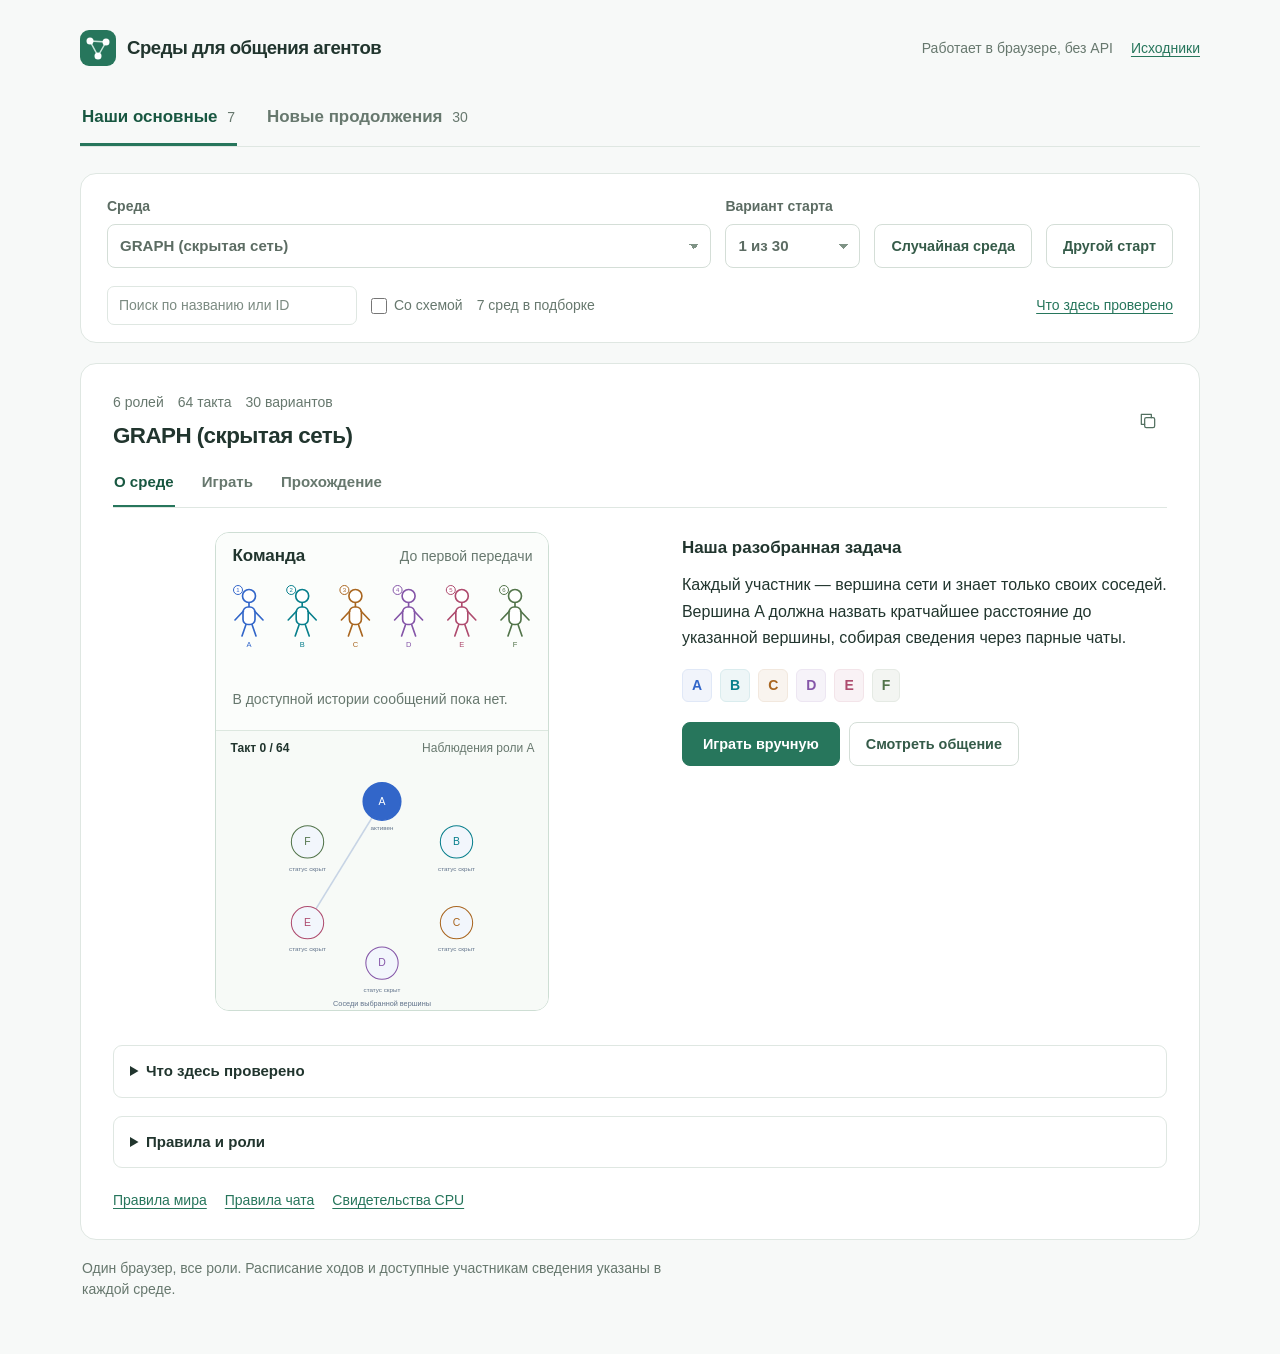
==== index.html @ b4730283 "Connect each actor to the action and object in core scenes" ====
<!doctype html>
<html lang="ru">
<head>
  <meta charset="utf-8">
  <meta name="viewport" content="width=device-width, initial-scale=1">
  <meta name="theme-color" content="#f7f9f8">
  <meta name="description" content="37 исполняемых сред для исследования общения агентов: ручная игра, роли, сообщения и проверенные CPU-прохождения.">
  <title>Среды для общения агентов</title>
  <link rel="icon" href="data:image/svg+xml,%3Csvg xmlns='http://www.w3.org/2000/svg' viewBox='0 0 40 40'%3E%3Crect width='40' height='40' rx='10' fill='%2318314e'/%3E%3Ccircle cx='13' cy='14' r='5' fill='%237da6f4'/%3E%3Ccircle cx='28' cy='14' r='5' fill='%2370c7bf'/%3E%3Ccircle cx='20' cy='28' r='5' fill='%23e6b563'/%3E%3C/svg%3E">
  <link rel="stylesheet" href="styles.css?v=actions1">
  <script defer src="engine.js"></script>
  <script defer src="scenes.js"></script>
  <script defer src="core-scenes.js"></script>
  <script defer src="e113-scene.js"></script>
  <script defer src="action-targets.js?v=actions1"></script>
  <script defer src="action-overlay.js?v=actions1"></script>
  <script defer src="communication-scene.js?v=actions1"></script>
  <script defer src="established-engine.js"></script>
  <script defer src="established-ui.js?v=actions1"></script>
  <script defer src="app.js?v=actions1"></script>
</head>
<body>
  <a class="skip" href="#workspace">К среде</a>
  <div class="page-shell">
    <header class="topbar">
      <a class="brand" href="#env=GRAPH&mode=about" aria-label="Среды для общения агентов — главная">
        <svg viewBox="0 0 36 36" aria-hidden="true"><rect width="36" height="36" rx="9" fill="#27765c"/><path d="M10 11L26 12L18 26Z" fill="none" stroke="#c8e4d9" stroke-width="1.5"/><circle cx="10" cy="11" r="3.5" fill="white"/><circle cx="26" cy="12" r="3.5" fill="white"/><circle cx="18" cy="26" r="3.5" fill="white"/></svg>
        <span>Среды для общения агентов</span>
      </a>
      <div class="header-actions"><span class="local-note">Работает в браузере, без API</span><a class="source-link" href="https://github.com/Loki239/cooperative-environments-demo" target="_blank" rel="noopener">Исходники</a></div>
    </header>
    <nav class="collection-switch" aria-label="Подборка сред">
      <button class="collection-button active" data-collection="core" aria-pressed="true">Наши основные <span>7</span></button>
      <button class="collection-button" data-collection="generated" aria-pressed="false">Новые продолжения <span>30</span></button>
    </nav>
    <section id="catalogue" class="catalogue" aria-label="Выбор среды">
      <div class="catalogue-controls">
        <label class="control-label" for="environment-select">Среда<select id="environment-select" class="select" disabled><option>Загружаем каталог…</option></select></label>
        <label class="control-label" for="start-select">Вариант старта<select id="start-select" class="select" disabled><option>1</option></select></label>
        <button id="random-environment" class="button secondary" disabled>Случайная среда</button>
        <button id="random-start" class="button secondary" disabled>Другой старт</button>
      </div>
      <div class="catalogue-options">
        <label class="search"><span class="sr-only">Найти среду</span><input id="search" type="search" placeholder="Поиск по названию или ID" aria-label="Найти среду"></label>
        <label class="checkbox-option"><input id="scene-filter" type="checkbox">Со схемой</label>
        <p id="catalogue-status" class="muted" role="status"><span id="environment-count">7</span> сред в подборке</p>
        <button class="text-button" id="about-data">Что здесь проверено</button>
      </div>
    </section>
    <main id="workspace" tabindex="-1"><div class="loading">Загружаем среду…</div></main>
    <footer class="page-footer">Один браузер, все роли. Расписание ходов и доступные участникам сведения указаны в каждой среде.</footer>
  </div>
  <div id="toast" class="toast" role="status" hidden></div>
  <dialog id="data-dialog"><button class="dialog-close button secondary" aria-label="Закрыть">Закрыть</button><h2>Что здесь проверено</h2><p>В каталоге две подборки: семь давно разобранных задач и 30 новых продолжений от 20 ноября 2026 года. Для основных задач сохранены 67 CPU-примеров разных типов и четыре архивные игры Qwen с перепиской, для новых — по 12 CPU-примеров. У каждой основной задачи указан объём проверки и его границы.</p><p>В примерах новых продолжений идеальная команда объединяет законные наблюдения всех ролей. Отправки сообщений в них не исполнялись. Проверка необходимости реального чата осталась <code>UNKNOWN</code>, модельных игр у этой серии пока нет.</p><p>Для новых продолжений и четырёх основных WorldSpec-сред работает сохранённый контракт чата: одно действие на роль за такт, сообщение занимает действие. У скрытой сети, пяти рычагов и пневмопочты сохранены их собственные расписания, описанные в карточках. Успех CPU-примера не доказывает, что в том же горизонте получится выиграть с такими сообщениями.</p><p>Вы управляете всеми ролями на одном устройстве. Это песочница для знакомства с правилами, а не сервер для независимых игроков. Полные правила и исходные варианты доступны для исследования; интерфейс выбранной роли скрывает недоступные ей поля.</p><p><a href="provenance.json" download>Скачать происхождение данных</a></p></dialog>
  <noscript><div class="noscript">Для игры и просмотра шагов нужен JavaScript. <a href="catalogue.json">Скачать список сред</a> или <a href="provenance.json">сведения о проверках</a>.</div></noscript>
</body>
</html>
---- styles.css ----
:root{color-scheme:light;font-family:-apple-system,BlinkMacSystemFont,"Segoe UI",Arial,sans-serif;font-size:16px;line-height:1.5;color:#21352e;background:#f7f9f8;--ink:#21352e;--muted:#67786e;--blue:#27765c;--teal:#27765c;--line:#dfe7e2;--paper:#f7f9f8;--white:#fff}
*,*::before,*::after{box-sizing:border-box}
[hidden]{display:none!important}body{margin:0}button,input,select,textarea{font:inherit;color:inherit}button,a,input,select,textarea{-webkit-tap-highlight-color:transparent}button,select,summary{cursor:pointer}button:disabled,select:disabled{cursor:default;opacity:.45}
:focus-visible{outline:3px solid #74a998;outline-offset:3px}a{color:var(--blue);text-underline-offset:3px}p{margin:0 0 1em;max-width:78ch}h1,h2,h3,h4{line-height:1.3;margin:0;font-weight:650}h1{font-size:1.4rem;letter-spacing:-.025em}h2{font-size:1.06rem}h3{font-size:1rem}small{font-size:.875rem}.muted{color:var(--muted)}
.sr-only{position:absolute;height:1px;width:1px;overflow:hidden;clip:rect(0,0,0,0);white-space:nowrap}.skip{position:absolute;left:12px;top:-80px;background:#fff;padding:12px;z-index:100}.skip:focus{top:8px}
.page-shell{width:min(1120px,calc(100% - 64px));margin:auto;padding:30px 0 36px}
.topbar{display:flex;align-items:center;justify-content:space-between;gap:24px;margin-bottom:30px}.brand{display:flex;align-items:center;gap:11px;color:inherit;text-decoration:none;font-size:1.16rem;font-weight:650;letter-spacing:-.025em}.brand svg{width:36px;height:36px;flex:none}.header-actions{display:flex;align-items:center;gap:18px;font-size:.875rem;color:var(--muted)}.source-link{font-size:.875rem}
.collection-switch{display:flex;gap:28px;border-bottom:1px solid var(--line);margin-bottom:26px}.collection-button{border:0;border-bottom:3px solid transparent;border-radius:0;background:none;padding:8px 2px 14px;min-height:46px;font-size:1.06rem;font-weight:550;color:var(--muted)}.collection-button.active{color:#185741;border-bottom-color:var(--blue)}.collection-button:hover{color:var(--blue)}.collection-button span{font-size:.875rem;font-weight:400;margin-left:5px;color:var(--muted)}
.catalogue{background:#fff;border:1px solid var(--line);border-radius:16px;padding:22px 26px 17px;margin-bottom:20px}.catalogue-controls{display:grid;grid-template-columns:minmax(0,1fr) 135px auto auto;gap:14px;align-items:end}.control-label{font-size:.875rem;color:#5c6c63;font-weight:550;min-width:0}.control-label>.select{display:block;margin-top:7px;width:100%}
.catalogue-options{display:flex;align-items:center;flex-wrap:wrap;gap:14px;margin-top:18px}.catalogue-options p{margin:0;font-size:.875rem}.catalogue-options>.text-button{margin-left:auto}.search{display:flex;width:250px;max-width:100%;align-items:center}.search input{width:100%;min-width:0;border:1px solid var(--line);border-radius:7px;background:#fff;padding:8px 11px;font-size:.875rem;min-height:38px}.search input::placeholder{color:#7c8b82}.checkbox-option{display:inline-flex;align-items:center;gap:7px;color:var(--muted);font-size:.875rem;white-space:nowrap}.checkbox-option input{width:16px;height:16px;accent-color:var(--blue);margin:0}.text-button{border:0;background:none;padding:0;font-size:.875rem;color:var(--blue);text-decoration:underline;text-underline-offset:3px}
#workspace{min-width:0;background:#fff;border:1px solid var(--line);border-radius:16px;padding:28px 32px;scroll-margin-top:20px}.page-footer{font-size:.875rem;color:var(--muted);padding:18px 2px;max-width:80ch}.loading,.error-view{padding:28px 0;color:var(--muted)}.error-view h2{margin-bottom:12px;color:var(--ink)}
.env-heading{display:flex;justify-content:space-between;align-items:center;gap:18px}.env-kicker{display:flex;gap:14px;flex-wrap:wrap;color:var(--muted);font-size:.875rem;margin-bottom:8px}.heading-buttons{flex-shrink:0}.icon-button{display:inline-grid;place-items:center;min-width:38px;min-height:38px;padding:8px;border:1px solid var(--line);border-radius:8px;background:#fff;color:#527060;font-size:1rem}.heading-buttons .icon-button{border:0}.icon-button svg{width:20px;height:20px;fill:none;stroke:currentColor;stroke-width:1.5;stroke-linejoin:round;stroke-linecap:round}
.tabs{display:flex;gap:26px;border-bottom:1px solid var(--line);margin:20px 0 24px}.tab{background:none;border:0;padding:0 1px 12px;border-bottom:2px solid transparent;color:var(--muted);font-size:.94rem;font-weight:550}.tab.active{color:#185741;border-bottom-color:var(--blue)}
.button{border-radius:8px;padding:10px 16px;font-weight:570;line-height:1.4;font-size:.9rem;display:inline-flex;align-items:center;justify-content:center;gap:8px;min-height:44px;text-decoration:none;border:1px solid #d4ded7;background:#fff;color:#355b49}.button:hover:not(:disabled),.icon-button:hover:not(:disabled){background:#f0f6f2;border-color:#acc7b6}.button.primary{background:var(--blue);border-color:var(--blue);color:#fff;padding-inline:20px}.button.primary:hover:not(:disabled){background:#185741}.button.quiet{background:#edf5f0;color:#185741;border-color:#d7e7dd}.button-row{display:flex;flex-wrap:wrap;gap:9px;margin-top:20px}.catalogue-controls>.button{white-space:nowrap}
.select{background-color:#fff;border:1px solid #d4ded7;border-radius:8px;min-height:44px;padding:9px 34px 9px 12px;appearance:none;-webkit-appearance:none;background-image:linear-gradient(45deg,transparent 50%,#7f9386 50%),linear-gradient(135deg,#7f9386 50%,transparent 50%);background-position:right 16px center,right 11px center;background-size:5px 5px;background-repeat:no-repeat;max-width:100%;min-width:0;font-size:.94rem}
.overview{display:grid;grid-template-columns:minmax(0,1fr) minmax(0,.9fr);gap:30px;align-items:start}.overview-copy{padding:5px 0}.overview-copy h2{margin-bottom:13px}.overview-copy p{line-height:1.65}.roles{display:flex;flex-wrap:wrap;gap:8px;margin:18px 0}.role-tag{border-radius:6px;padding:5px 9px;background:color-mix(in srgb,var(--role) 7%,white);color:var(--role);font-size:.875rem;border:1px solid color-mix(in srgb,var(--role) 15%,white);font-weight:600}
.scene-wrap{background:#fff;border:1px solid var(--line);border-radius:12px;overflow:hidden;position:relative;min-width:0}.scene-wrap svg{display:block;width:100%;aspect-ratio:1.24;max-height:370px}.scene-caption{font-size:.875rem;color:var(--muted);padding:12px 16px;border-top:1px solid #eef2ef}.scene-ribbon{display:flex;align-items:center;justify-content:space-between;gap:10px;padding:14px 16px 0;color:var(--muted);font-size:.875rem}.scene-ribbon .round{font-weight:600;color:var(--ink)}.public-scene{padding:22px 18px}.public-scene>p{font-size:.875rem;margin:9px 0 16px}.public-scene .facts-scroll{max-height:280px}.public-scene .roles{margin-bottom:0}
.evidence-note{margin-top:22px;padding:14px 17px;border-left:3px solid #8db5a3;background:#f2f7f4;font-size:.875rem}.evidence-note strong{display:block;margin-bottom:5px}.evidence-note p:last-child{margin:0;color:#536b5e}.details{margin-top:18px;background:#fff;border:1px solid var(--line);border-radius:9px}.details summary{padding:14px 16px;cursor:pointer;font-weight:550;font-size:.94rem}.details-body{padding:0 16px 18px;color:#3c5547;font-size:.94rem}.details-body p:last-child{margin-bottom:0}.core-passport .facts{margin:12px 0 18px}.downloads{display:flex;gap:18px;flex-wrap:wrap;margin-top:22px;font-size:.875rem}.details-body .downloads{margin-top:14px}
.work-toolbar{display:flex;align-items:center;justify-content:space-between;gap:14px;flex-wrap:wrap;margin-bottom:17px}.mode-note,.replay-notice{font-size:.875rem;color:var(--muted)}.replay-notice{margin:0 0 17px}.play-grid{display:grid;grid-template-columns:minmax(0,1fr) minmax(0,.95fr);gap:24px;align-items:start}.panel{background:#fff;border:1px solid var(--line);border-radius:12px;padding:20px;min-width:0}.panel h3{margin-bottom:14px}.role-switcher{display:flex;flex-wrap:wrap;gap:7px;margin:0 0 20px}.role-button{background:#f7f9f8;border:1px solid transparent;border-radius:7px;padding:8px 11px;color:var(--muted);font-size:.875rem}.role-button.active{background:color-mix(in srgb,var(--role) 8%,white);border-color:var(--role);color:var(--role);font-weight:600}.section-head{display:flex;align-items:center;justify-content:space-between;gap:10px;margin:16px 0 10px}.section-head h3{margin:0}.section-head small{color:var(--muted)}
.facts{margin:0;display:grid;gap:0}.fact{display:flex;gap:12px;align-items:baseline;justify-content:space-between;padding:8px 0;border-bottom:1px solid #eef2ef;font-size:.875rem}.fact:last-child{border-bottom:0}.fact dt{color:var(--muted);max-width:58%;overflow-wrap:anywhere}.fact dd{margin:0;font-weight:550;text-align:right;overflow-wrap:anywhere}.private-facts{border-left:3px solid var(--role,var(--teal));padding-left:12px}.facts-scroll{max-height:245px;overflow:auto;scrollbar-width:thin}
.action-form fieldset{min-width:0;border:0;padding:0;margin:0}.action-form label{display:block;font-size:.875rem;color:var(--muted);margin:13px 0 6px}.action-form .select{width:100%}.action-id{font-family:ui-monospace,monospace;font-size:.8rem;color:var(--muted);overflow-wrap:anywhere;margin-top:7px}.parameters{display:grid;grid-template-columns:repeat(auto-fit,minmax(120px,1fr));gap:10px}.parameters label{margin-top:10px}.message-input{display:block;width:100%;min-height:88px;border:1px solid #d4ded7;border-radius:8px;padding:10px;resize:vertical;background:#fff}.draft-summary{margin-top:18px;padding:12px 14px;border-radius:8px;background:var(--paper);font-size:.875rem}.commit-area{border-top:1px solid var(--line);margin-top:20px;padding-top:16px;display:flex;gap:12px;align-items:center;justify-content:space-between}.commit-area small{color:var(--muted);max-width:180px}
.turn-result{padding:14px 17px;margin-bottom:16px;border:1px solid #d3e1d9;border-radius:9px;background:#f0f6f2;font-size:.94rem}.turn-result.success{background:#e9f5ef;color:#1f6650;border-color:#b8dbcb}.turn-result.failure{background:#fff0ec;color:#9b402f;border-color:#efc9c1}.chat-panel{margin-top:18px}.chat-list{max-height:235px;overflow:auto;display:grid;gap:10px}.chat-message{font-size:.875rem;background:#f3f7f5;border-radius:8px;padding:11px 13px;overflow-wrap:anywhere;white-space:pre-wrap}.chat-message header{font-size:.8125rem;margin-bottom:5px;color:var(--muted);display:flex;justify-content:space-between;gap:10px}.chat-message p{margin:0}.empty{font-size:.875rem;color:var(--muted);padding:9px 0}.observer{display:flex;align-items:center;gap:9px;font-size:.875rem;color:var(--muted);margin:15px 2px}.observer input{width:17px;height:17px;accent-color:var(--blue)}.observer-warning{font-size:.875rem;color:#855d2a;background:#fff6e7;padding:10px 13px;border-radius:7px;margin-bottom:13px}
.replay-controls{display:flex;align-items:center;gap:9px;padding:14px 16px;border:1px solid var(--line);border-top:0;border-radius:0 0 10px 10px}.replay-controls input{min-width:25px;flex:1;accent-color:var(--blue)}.step-count{white-space:nowrap;font-size:.875rem;color:var(--muted);min-width:49px;text-align:right}.action-list{display:grid;gap:12px}.recorded-action{display:flex;gap:10px;align-items:flex-start;font-size:.9rem}.recorded-action .role-dot{width:9px;height:9px;border-radius:50%;margin-top:7px;flex:none;background:var(--role)}.recorded-action strong{display:block;font-size:.875rem;color:var(--role);margin-bottom:3px}.replay-panel .details{margin-top:15px}.replay-controls+.turn-result{margin-top:16px}.rule-code{font:inherit;font-size:.875rem;white-space:pre-wrap;overflow-wrap:anywhere;background:var(--paper);padding:12px;border-radius:7px;color:#3c5547;line-height:1.6}.rule-code+.rule-code{margin-top:8px}.history-list{margin:0;padding-left:20px;font-size:.875rem;color:var(--muted)}.history-list li{margin:7px 0}.top-action-title{margin-bottom:13px}.role-function{font-size:.875rem;color:var(--muted)}
.toast{position:fixed;bottom:22px;left:50%;transform:translateX(-50%);padding:12px 20px;background:#21352e;color:#fff;border-radius:9px;z-index:30;max-width:calc(100vw - 30px);font-size:.94rem}dialog{border:1px solid var(--line);border-radius:16px;max-width:650px;width:calc(100vw - 32px);padding:28px;color:var(--ink);line-height:1.65}dialog::backdrop{background:#21352e66}dialog h2{margin:12px 0 20px}dialog p{font-size:.94rem}.dialog-close{float:right}.noscript{padding:30px}
@media(max-width:1000px){.catalogue-controls{grid-template-columns:minmax(0,1fr) 130px auto}.catalogue-controls>#random-start{grid-column:3}.catalogue-controls>.control-label:first-child{grid-row:span 2;align-self:start}.catalogue-controls>.control-label:nth-child(2){grid-row:span 2;align-self:start}.local-note{display:none}.catalogue-options>.text-button{margin-left:0}}
@media(max-width:800px){.page-shell{width:calc(100% - 36px);padding-top:22px}.overview,.play-grid{grid-template-columns:1fr}.scene-wrap svg{max-height:350px}.overview-copy{padding:0}.overview{gap:22px}.catalogue{padding:20px}.catalogue-controls{grid-template-columns:minmax(0,1fr) 130px}.catalogue-controls>.control-label:first-child,.catalogue-controls>.control-label:nth-child(2){grid-row:auto}.catalogue-controls>#random-start{grid-column:auto}.catalogue-controls>.button{justify-self:start}#workspace{padding:24px}.commit-area{flex-wrap:wrap}.commit-area small{max-width:none}}
@media(max-width:520px){.page-shell{width:calc(100% - 28px);padding-top:18px}.topbar{align-items:start;gap:12px;margin-bottom:22px}.brand{font-size:1rem;gap:9px;max-width:255px}.brand svg{width:32px;height:32px}.header-actions{padding-top:7px}.source-link{font-size:.8125rem}.collection-switch{gap:22px;margin-bottom:20px}.collection-button{font-size:.94rem;text-align:left;line-height:1.35}.collection-button span{display:none}.catalogue{padding:18px}.catalogue-controls{grid-template-columns:1fr 1fr;gap:12px}.catalogue-controls>.control-label:first-child{grid-column:1 / -1}.catalogue-controls>.control-label:nth-child(2){grid-column:1 / -1}.catalogue-controls>.button{font-size:.875rem;width:100%;padding:9px 8px;white-space:normal}.catalogue-options{gap:12px}.search{width:100%}.catalogue-options p{font-size:.8125rem}#workspace{padding:20px 16px}h1{font-size:1.22rem}.env-kicker{font-size:.8125rem;gap:10px}.env-heading{gap:12px}.tabs{gap:22px}.tab{font-size:.875rem}.panel{padding:16px}.scene-ribbon{font-size:.8125rem;padding:12px 12px 0;align-items:start}.scene-caption{padding:12px}.scene-wrap svg{max-height:320px}.work-toolbar .button-row{width:100%}.button-row>.button{flex-grow:1}.replay-controls{padding:12px 8px;gap:6px}.replay-controls .button{padding:8px 10px;min-height:38px}.replay-controls .icon-button{min-width:32px;width:32px;min-height:38px;padding:6px}.replay-controls input{width:20px}.step-count{font-size:.8125rem;min-width:42px}.fact{font-size:.875rem}.downloads{gap:12px 18px}.scene-caption,.replay-notice,.mode-note{font-size:.875rem}}
@media(prefers-reduced-motion:reduce){html{scroll-behavior:auto}}
/* Mechanism animations retain the supplied role's information boundary. */
.scene-wrap svg.mechanism-scene{aspect-ratio:640/375;max-height:none;background:#fbfdfc}
.scene-instruments{display:grid;grid-template-columns:repeat(2,minmax(0,1fr));gap:10px;padding:14px;border-top:1px solid var(--line)}
.scene-instrument{min-width:0;border-left:3px solid var(--role);padding:7px 10px;background:color-mix(in srgb,var(--role) 4%,white);border-radius:0 6px 6px 0}
.scene-instrument h4{font-size:.875rem;color:var(--role)}.instrument-job{font-size:.8125rem;color:var(--muted);margin:4px 0 8px}.instrument-reading{font-size:.875rem;margin-top:7px;overflow-wrap:anywhere}.instrument-reading span{display:block;color:var(--muted)}.instrument-reading strong{font-weight:550;display:block}.scene-action{padding:11px 14px;margin:0;font-size:.875rem;background:#f0f6f2;border-top:1px solid var(--line);color:#355b49}.scene-instrument.is-active{box-shadow:inset 0 0 0 1px color-mix(in srgb,var(--role) 24%,transparent)}
@media(max-width:520px){.scene-instruments{padding:10px;gap:9px}.scene-instrument{padding:6px 8px}.instrument-job{font-size:.8125rem}}

.play-grid>div>.replay-controls:has(+.scene-wrap){border:1px solid var(--line);border-radius:9px;margin-bottom:12px}

/* Recorded messages share one visual language across native schedules. */
.communication-scene{background:#fff;border:1px solid var(--line,#dce4e1);border-radius:14px;padding:18px;margin:14px 0;overflow:hidden}
.communication-scene h3{margin:0;font-size:17px}.communication-scene svg{display:block;width:100%;max-width:600px;margin:auto}
.comm-status{font-size:12px;color:#64746e;line-height:1.5;margin:0 0 12px}.comm-events{display:grid;gap:9px}
.comm-event{border:1px solid #e2e8e5;border-radius:10px;overflow:hidden;background:#fafcfb}
.comm-select{border:0;border-bottom:1px solid #e2e8e5;background:#f3f6f4;padding:9px 12px;width:100%;text-align:left;font-family:inherit;font-weight:600;font-size:13px;line-height:1.5;color:#284c41;cursor:pointer}
.comm-select span{display:block;font-size:11px;font-weight:400;color:#64746e}.comm-select.active{background:#e5f2eb;box-shadow:inset 3px 0 #27765c}
.comm-event p{font-size:13px;line-height:1.5;margin:10px 12px;white-space:pre-wrap;overflow-wrap:anywhere}.comm-event details{margin:8px 12px;font-size:12px}.comm-event details p{margin:8px 0}
.comm-moving{offset-path:var(--route);offset-rotate:0deg;animation:comm-flight 950ms ease-in-out both;transform:none}
@keyframes comm-flight{from{offset-distance:0%}to{offset-distance:100%}}
.replay-source{display:flex;align-items:center;gap:12px;margin:12px 0;flex-wrap:wrap}.replay-source select{flex:1;min-width:220px}.replay-source label{font-size:13px;color:#587066}
@media(prefers-reduced-motion:reduce){.comm-moving{animation:none;offset-distance:100%}}
@media(max-width:520px){.communication-scene{padding:12px}.comm-event p{font-size:13px}.replay-source select{min-width:0;width:100%;flex-basis:100%}}

.scene-observations>summary{padding:12px 16px;cursor:pointer;color:#526c62;font-size:13px}.comm-event:not(:has(.comm-select.active))>p,.comm-event:not(:has(.comm-select.active))>details{display:none}.comm-summary{font-weight:600;color:#284c41}
.play-grid .replay-controls{position:sticky;top:8px;z-index:3;background:#fff;box-shadow:0 2px 8px #18314e0a}

/* The team and the shared task form one foreground scene. */
.team-layout{grid-template-columns:minmax(0,1.55fr) minmax(260px,.8fr);gap:22px}
.team-stage{max-width:720px;margin:0 auto 16px;background:#fff;border:1px solid #ceded4;border-radius:14px;overflow:hidden}
.team-stage .communication-scene{border:0;border-radius:0;margin:0;padding:12px 16px;background:#fbfdfb}
.team-stage .communication-scene .section-head{margin:0 0 2px}.team-stage .communication-scene svg{max-width:640px;max-height:195px}
.team-stage .scene-wrap{border:0;border-top:1px solid #dce7df;border-radius:0;background:#f7faf7}
.team-stage .scene-wrap>svg,.team-stage .scene-wrap svg.mechanism-scene,.team-stage .e113-scene svg.e113-map{width:100%;height:245px;max-height:245px;aspect-ratio:auto}
.team-stage .scene-caption,.team-stage .e113-location-note{display:none}
.team-stage .scene-ribbon{padding:8px 14px;font-size:12px}.team-stage .scene-action,.team-stage .e113-action{font-size:12px;margin:0;padding:8px 14px;line-height:1.5;display:-webkit-box;-webkit-line-clamp:2;-webkit-box-orient:vertical;overflow:hidden}
.team-stage .e113-cargo-key{display:flex;flex-wrap:wrap;padding:6px 12px;gap:4px 16px;font-size:12px}.team-stage .e113-cargo-key span{font-size:12px}
.team-stage .scene-observations>summary,.team-stage .e113-reading-details>summary{font-size:12px;padding:8px 14px}
.team-stage .comm-events{display:flex;flex-wrap:wrap;gap:5px}.team-stage .comm-event{display:contents}.team-stage .comm-select{width:auto;padding:5px 8px;font-size:12px;border:1px solid #d5e3d9;border-radius:7px;order:0}.team-stage .comm-select span{display:none}
.team-stage .comm-event>p,.team-stage .comm-event>details{flex-basis:100%;order:1;margin:2px 0;font-size:13px}.team-stage .comm-preview{display:-webkit-box;-webkit-line-clamp:3;-webkit-box-orient:vertical;overflow:hidden;line-height:1.5;white-space:pre-wrap}
.team-stage .comm-event:not(:has(.comm-select.active))>p,.team-stage .comm-event:not(:has(.comm-select.active))>details{display:none}
.team-stage .comm-event details{font-size:11px;color:#64746e}.team-stage .comm-event details p{font-size:13px;color:#284c41}
.team-stage .empty{margin:0;padding:5px 0 8px}.team-layout .replay-controls{border:1px solid #d8e4dc;border-radius:10px;margin-bottom:8px;flex-wrap:wrap;scroll-margin-top:8px;padding:10px}
.next-message{font-size:12px;padding:8px 10px}.team-layout>.panel{font-size:13px}
.team-layout .comm-moving{animation-duration:1500ms}
@media(max-width:1000px){.team-layout{grid-template-columns:minmax(0,1fr)}.team-layout>.panel{max-width:720px;width:100%;margin:auto}.team-stage{width:100%}}
@media(max-width:520px){.team-stage .communication-scene{padding:10px}.team-stage .communication-scene svg{height:155px;max-height:155px}.team-stage .scene-wrap>svg,.team-stage .scene-wrap svg.mechanism-scene,.team-stage .e113-scene svg.e113-map{height:220px;max-height:220px}.team-stage .comm-select{font-size:11px}.team-layout .next-message{flex-basis:100%}.team-layout .replay-controls{top:4px}.team-stage .comm-preview{font-size:12px}}
.team-context{padding:7px 14px;background:#edf5ef;color:#426352;font-size:11px;border-bottom:1px solid #dae7de}
.team-layout .team-stage .scene-observations,.team-layout .team-stage .e113-reading-details{display:none}
/* Physical action links use solid strokes; envelopes remain communication only. */
.team-stage{position:relative}
.team-stage .communication-scene svg{height:auto;max-height:none}
.action-overlay{position:absolute;inset:0;width:100%;height:100%;pointer-events:none;z-index:2}
.action-key{font-size:11px;color:#687e71;margin:4px 0 10px;line-height:1.45}
.has-physical-action{cursor:pointer}.person-action text{font-weight:550}.person-action.selected-action text{font-weight:750;text-decoration:underline;text-underline-offset:3px}.team-person.selected-action{stroke-width:4}
[data-action-actor]:focus{outline:none;filter:drop-shadow(0 0 2px #456b48)}
.action-explanation{display:flex;gap:8px;align-items:center;padding:9px 16px;color:var(--role);background:#f5f9f6;border-top:1px solid #dbe7de;font-size:12px;line-height:1.45}
.action-role-number{border:1.5px solid var(--role);border-radius:50%;width:21px;height:21px;display:grid;place-items:center;flex:none;background:#fff;font-weight:650}
@media(max-width:520px){.team-stage .communication-scene svg{height:auto;max-height:none}.action-key{font-size:10px}.action-explanation{font-size:11px;padding:8px 12px}}
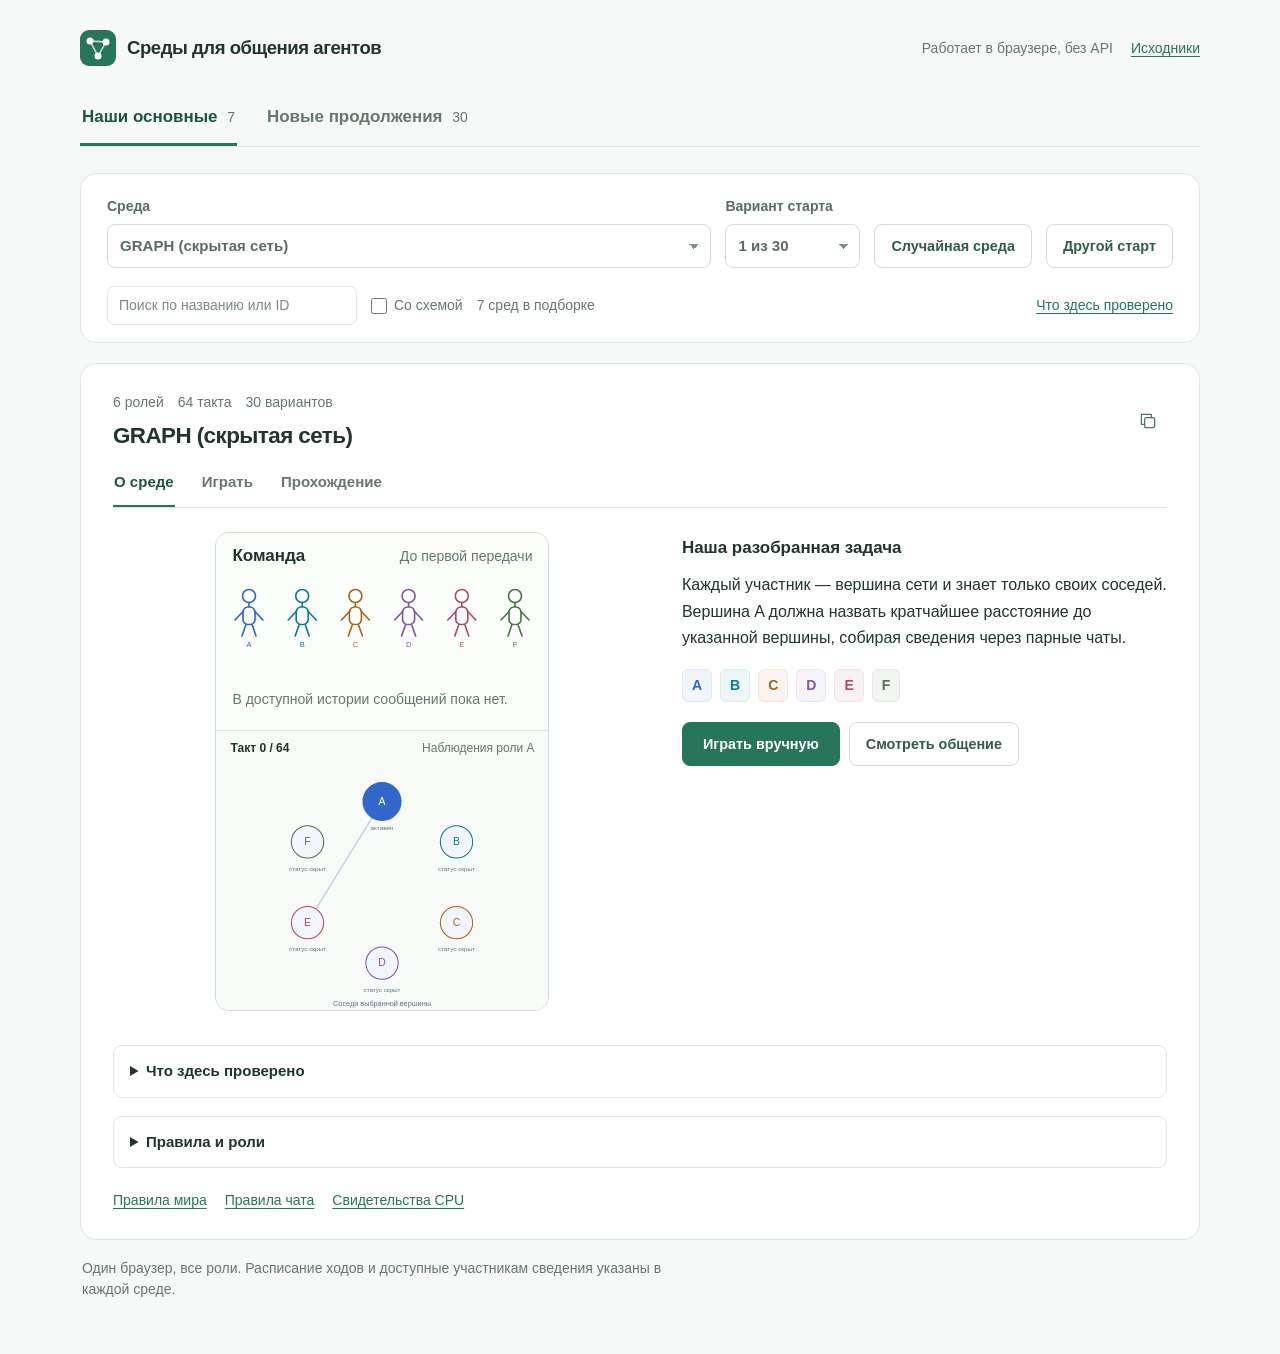
==== commit c83fed12: "Remove role number badges from people and objects" ====
--- a/index.html
+++ b/index.html
@@ -7,17 +7,17 @@
   <meta name="description" content="37 исполняемых сред для исследования общения агентов: ручная игра, роли, сообщения и проверенные CPU-прохождения.">
   <title>Среды для общения агентов</title>
   <link rel="icon" href="data:image/svg+xml,%3Csvg xmlns='http://www.w3.org/2000/svg' viewBox='0 0 40 40'%3E%3Crect width='40' height='40' rx='10' fill='%2318314e'/%3E%3Ccircle cx='13' cy='14' r='5' fill='%237da6f4'/%3E%3Ccircle cx='28' cy='14' r='5' fill='%2370c7bf'/%3E%3Ccircle cx='20' cy='28' r='5' fill='%23e6b563'/%3E%3C/svg%3E">
-  <link rel="stylesheet" href="styles.css?v=actions1">
+  <link rel="stylesheet" href="styles.css?v=colors2">
   <script defer src="engine.js"></script>
   <script defer src="scenes.js"></script>
   <script defer src="core-scenes.js"></script>
   <script defer src="e113-scene.js"></script>
-  <script defer src="action-targets.js?v=actions1"></script>
-  <script defer src="action-overlay.js?v=actions1"></script>
-  <script defer src="communication-scene.js?v=actions1"></script>
+  <script defer src="action-targets.js?v=colors2"></script>
+  <script defer src="action-overlay.js?v=colors2"></script>
+  <script defer src="communication-scene.js?v=colors2"></script>
   <script defer src="established-engine.js"></script>
-  <script defer src="established-ui.js?v=actions1"></script>
-  <script defer src="app.js?v=actions1"></script>
+  <script defer src="established-ui.js?v=colors2"></script>
+  <script defer src="app.js?v=colors2"></script>
 </head>
 <body>
   <a class="skip" href="#workspace">К среде</a>
--- a/styles.css
+++ b/styles.css
@@ -74,7 +74,7 @@
 @media(max-width:520px){.team-stage .communication-scene{padding:10px}.team-stage .communication-scene svg{height:155px;max-height:155px}.team-stage .scene-wrap>svg,.team-stage .scene-wrap svg.mechanism-scene,.team-stage .e113-scene svg.e113-map{height:220px;max-height:220px}.team-stage .comm-select{font-size:11px}.team-layout .next-message{flex-basis:100%}.team-layout .replay-controls{top:4px}.team-stage .comm-preview{font-size:12px}}
 .team-context{padding:7px 14px;background:#edf5ef;color:#426352;font-size:11px;border-bottom:1px solid #dae7de}
 .team-layout .team-stage .scene-observations,.team-layout .team-stage .e113-reading-details{display:none}
-/* Physical action links use solid strokes; envelopes remain communication only. */
+/* Physical objects use role colors; envelopes remain communication only. */
 .team-stage{position:relative}
 .team-stage .communication-scene svg{height:auto;max-height:none}
 .action-overlay{position:absolute;inset:0;width:100%;height:100%;pointer-events:none;z-index:2}
@@ -82,5 +82,4 @@
 .has-physical-action{cursor:pointer}.person-action text{font-weight:550}.person-action.selected-action text{font-weight:750;text-decoration:underline;text-underline-offset:3px}.team-person.selected-action{stroke-width:4}
 [data-action-actor]:focus{outline:none;filter:drop-shadow(0 0 2px #456b48)}
 .action-explanation{display:flex;gap:8px;align-items:center;padding:9px 16px;color:var(--role);background:#f5f9f6;border-top:1px solid #dbe7de;font-size:12px;line-height:1.45}
-.action-role-number{border:1.5px solid var(--role);border-radius:50%;width:21px;height:21px;display:grid;place-items:center;flex:none;background:#fff;font-weight:650}
 @media(max-width:520px){.team-stage .communication-scene svg{height:auto;max-height:none}.action-key{font-size:10px}.action-explanation{font-size:11px;padding:8px 12px}}
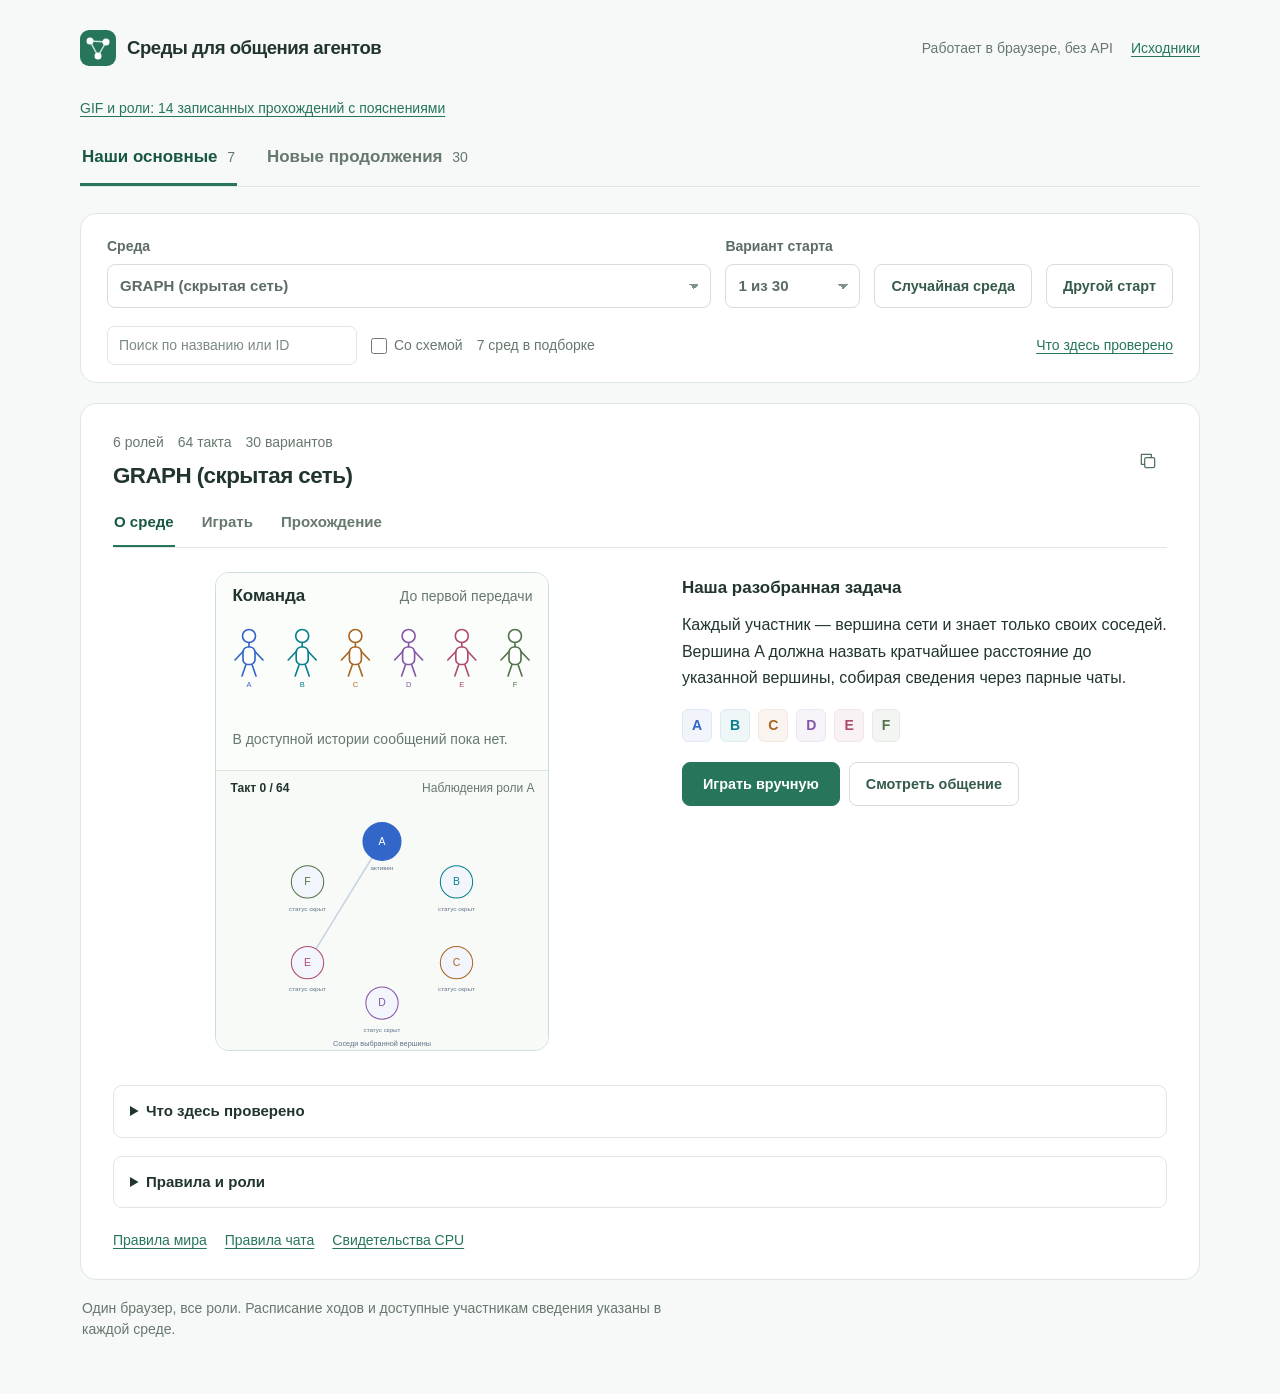
==== commit f9c8c868: "Publish public GIF gallery with role captions" ====
--- a/index.html
+++ b/index.html
@@ -7,17 +7,19 @@
   <meta name="description" content="37 исполняемых сред для исследования общения агентов: ручная игра, роли, сообщения и проверенные CPU-прохождения.">
   <title>Среды для общения агентов</title>
   <link rel="icon" href="data:image/svg+xml,%3Csvg xmlns='http://www.w3.org/2000/svg' viewBox='0 0 40 40'%3E%3Crect width='40' height='40' rx='10' fill='%2318314e'/%3E%3Ccircle cx='13' cy='14' r='5' fill='%237da6f4'/%3E%3Ccircle cx='28' cy='14' r='5' fill='%2370c7bf'/%3E%3Ccircle cx='20' cy='28' r='5' fill='%23e6b563'/%3E%3C/svg%3E">
-  <link rel="stylesheet" href="styles.css?v=colors2">
+  <link rel="stylesheet" href="styles.css?v=fullchat1">
   <script defer src="engine.js"></script>
-  <script defer src="scenes.js"></script>
+  <script defer src="scenes.js?v=fullchat1"></script>
   <script defer src="core-scenes.js"></script>
   <script defer src="e113-scene.js"></script>
-  <script defer src="action-targets.js?v=colors2"></script>
-  <script defer src="action-overlay.js?v=colors2"></script>
-  <script defer src="communication-scene.js?v=colors2"></script>
+  <script defer src="catalogue-scenes.js?v=fullchat1"></script>
+  <script defer src="legacy-action-targets.js?v=fullchat1"></script>
+  <script defer src="action-targets.js?v=fullchat1"></script>
+  <script defer src="action-overlay.js?v=fullchat1"></script>
+  <script defer src="communication-scene.js?v=fullchat1"></script>
   <script defer src="established-engine.js"></script>
-  <script defer src="established-ui.js?v=colors2"></script>
-  <script defer src="app.js?v=colors2"></script>
+  <script defer src="established-ui.js?v=fullchat1"></script>
+  <script defer src="app.js?v=fullchat1"></script>
 </head>
 <body>
   <a class="skip" href="#workspace">К среде</a>
@@ -29,6 +31,7 @@
       </a>
       <div class="header-actions"><span class="local-note">Работает в браузере, без API</span><a class="source-link" href="https://github.com/Loki239/cooperative-environments-demo" target="_blank" rel="noopener">Исходники</a></div>
     </header>
+    <p><a class="source-link" href="gifs/">GIF и роли: 14 записанных прохождений с пояснениями</a></p>
     <nav class="collection-switch" aria-label="Подборка сред">
       <button class="collection-button active" data-collection="core" aria-pressed="true">Наши основные <span>7</span></button>
       <button class="collection-button" data-collection="generated" aria-pressed="false">Новые продолжения <span>30</span></button>
@@ -51,7 +54,7 @@
     <footer class="page-footer">Один браузер, все роли. Расписание ходов и доступные участникам сведения указаны в каждой среде.</footer>
   </div>
   <div id="toast" class="toast" role="status" hidden></div>
-  <dialog id="data-dialog"><button class="dialog-close button secondary" aria-label="Закрыть">Закрыть</button><h2>Что здесь проверено</h2><p>В каталоге две подборки: семь давно разобранных задач и 30 новых продолжений от 20 ноября 2026 года. Для основных задач сохранены 67 CPU-примеров разных типов и четыре архивные игры Qwen с перепиской, для новых — по 12 CPU-примеров. У каждой основной задачи указан объём проверки и его границы.</p><p>В примерах новых продолжений идеальная команда объединяет законные наблюдения всех ролей. Отправки сообщений в них не исполнялись. Проверка необходимости реального чата осталась <code>UNKNOWN</code>, модельных игр у этой серии пока нет.</p><p>Для новых продолжений и четырёх основных WorldSpec-сред работает сохранённый контракт чата: одно действие на роль за такт, сообщение занимает действие. У скрытой сети, пяти рычагов и пневмопочты сохранены их собственные расписания, описанные в карточках. Успех CPU-примера не доказывает, что в том же горизонте получится выиграть с такими сообщениями.</p><p>Вы управляете всеми ролями на одном устройстве. Это песочница для знакомства с правилами, а не сервер для независимых игроков. Полные правила и исходные варианты доступны для исследования; интерфейс выбранной роли скрывает недоступные ей поля.</p><p><a href="provenance.json" download>Скачать происхождение данных</a></p></dialog>
+  <dialog id="data-dialog"><button class="dialog-close button secondary" aria-label="Закрыть">Закрыть</button><h2>Что здесь проверено</h2><p>В каталоге две подборки: семь давно разобранных задач и 30 новых продолжений от 20 ноября 2026 года. Для основных задач сохранены 67 CPU-примеров разных типов и четыре архивные игры Qwen с перепиской, для новых — по 12 CPU-примеров. У каждой основной задачи указан объём проверки и его границы.</p><p>В примерах новых продолжений идеальная команда объединяет законные наблюдения всех ролей. В полных физических планах отправки не исполнялись. Для каждого старта отдельно добавлен постановочный сценарий с реальной доставкой перед связанными действиями: 257 записей доходят до цели в исходном лимите, 103 показывают длинную часть с явно отмеченной остановкой. Это иллюстрации на готовых планах, а не прогоны модели или доказанные локальные стратегии. Проверка необходимости реального чата осталась <code>UNKNOWN</code>, модельных игр у этой серии пока нет.</p><p>Для новых продолжений и четырёх основных WorldSpec-сред работает сохранённый контракт чата: одно действие на роль за такт, сообщение занимает действие. У скрытой сети, пяти рычагов и пневмопочты сохранены их собственные расписания, описанные в карточках. Успех CPU-примера не доказывает, что в том же горизонте получится выиграть с такими сообщениями.</p><p>Вы управляете всеми ролями на одном устройстве. Это песочница для знакомства с правилами, а не сервер для независимых игроков. Полные правила и исходные варианты доступны для исследования; интерфейс выбранной роли скрывает недоступные ей поля.</p><p><a href="provenance.json" download>Скачать происхождение данных</a></p></dialog>
   <noscript><div class="noscript">Для игры и просмотра шагов нужен JavaScript. <a href="catalogue.json">Скачать список сред</a> или <a href="provenance.json">сведения о проверках</a>.</div></noscript>
 </body>
 </html>
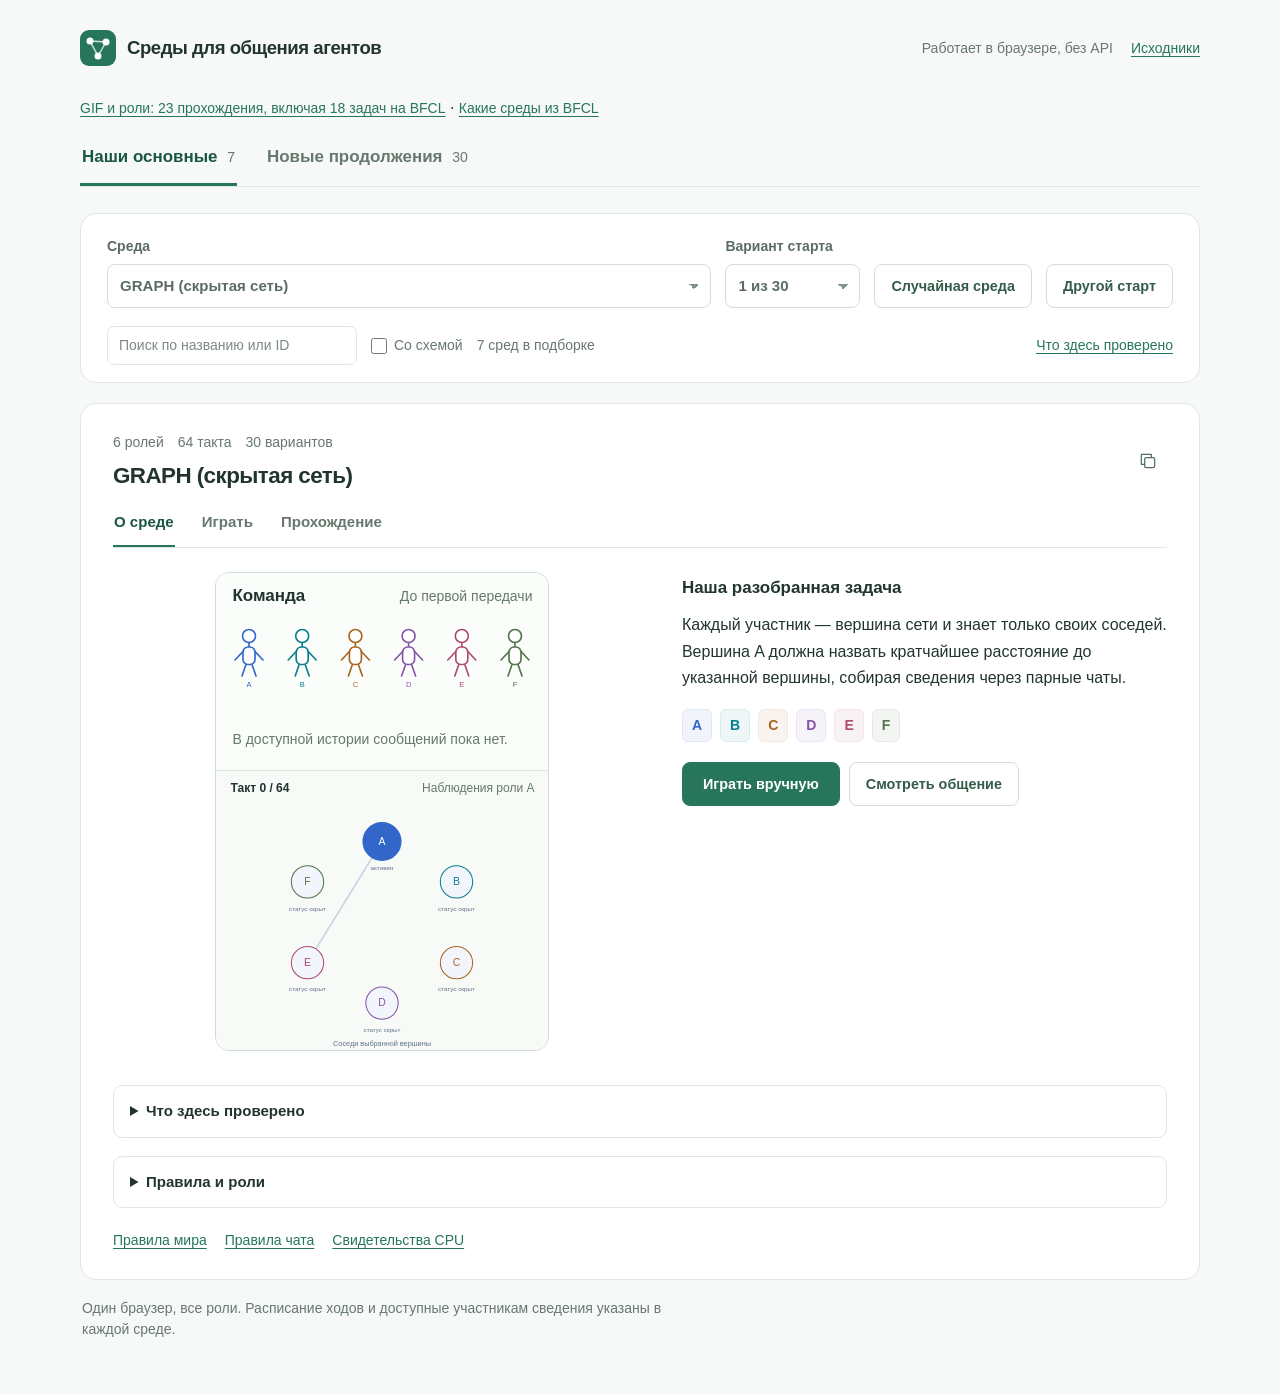
==== commit 5f110772: "Add BFCL provenance and nine recorded task GIFs" ====
--- a/index.html
+++ b/index.html
@@ -31,7 +31,7 @@
       </a>
       <div class="header-actions"><span class="local-note">Работает в браузере, без API</span><a class="source-link" href="https://github.com/Loki239/cooperative-environments-demo" target="_blank" rel="noopener">Исходники</a></div>
     </header>
-    <p><a class="source-link" href="gifs/">GIF и роли: 14 записанных прохождений с пояснениями</a></p>
+    <p><a class="source-link" href="gifs/">GIF и роли: 23 прохождения, включая 18 задач на BFCL</a> · <a class="source-link" href="gifs/#bfcl">Какие среды из BFCL</a></p>
     <nav class="collection-switch" aria-label="Подборка сред">
       <button class="collection-button active" data-collection="core" aria-pressed="true">Наши основные <span>7</span></button>
       <button class="collection-button" data-collection="generated" aria-pressed="false">Новые продолжения <span>30</span></button>
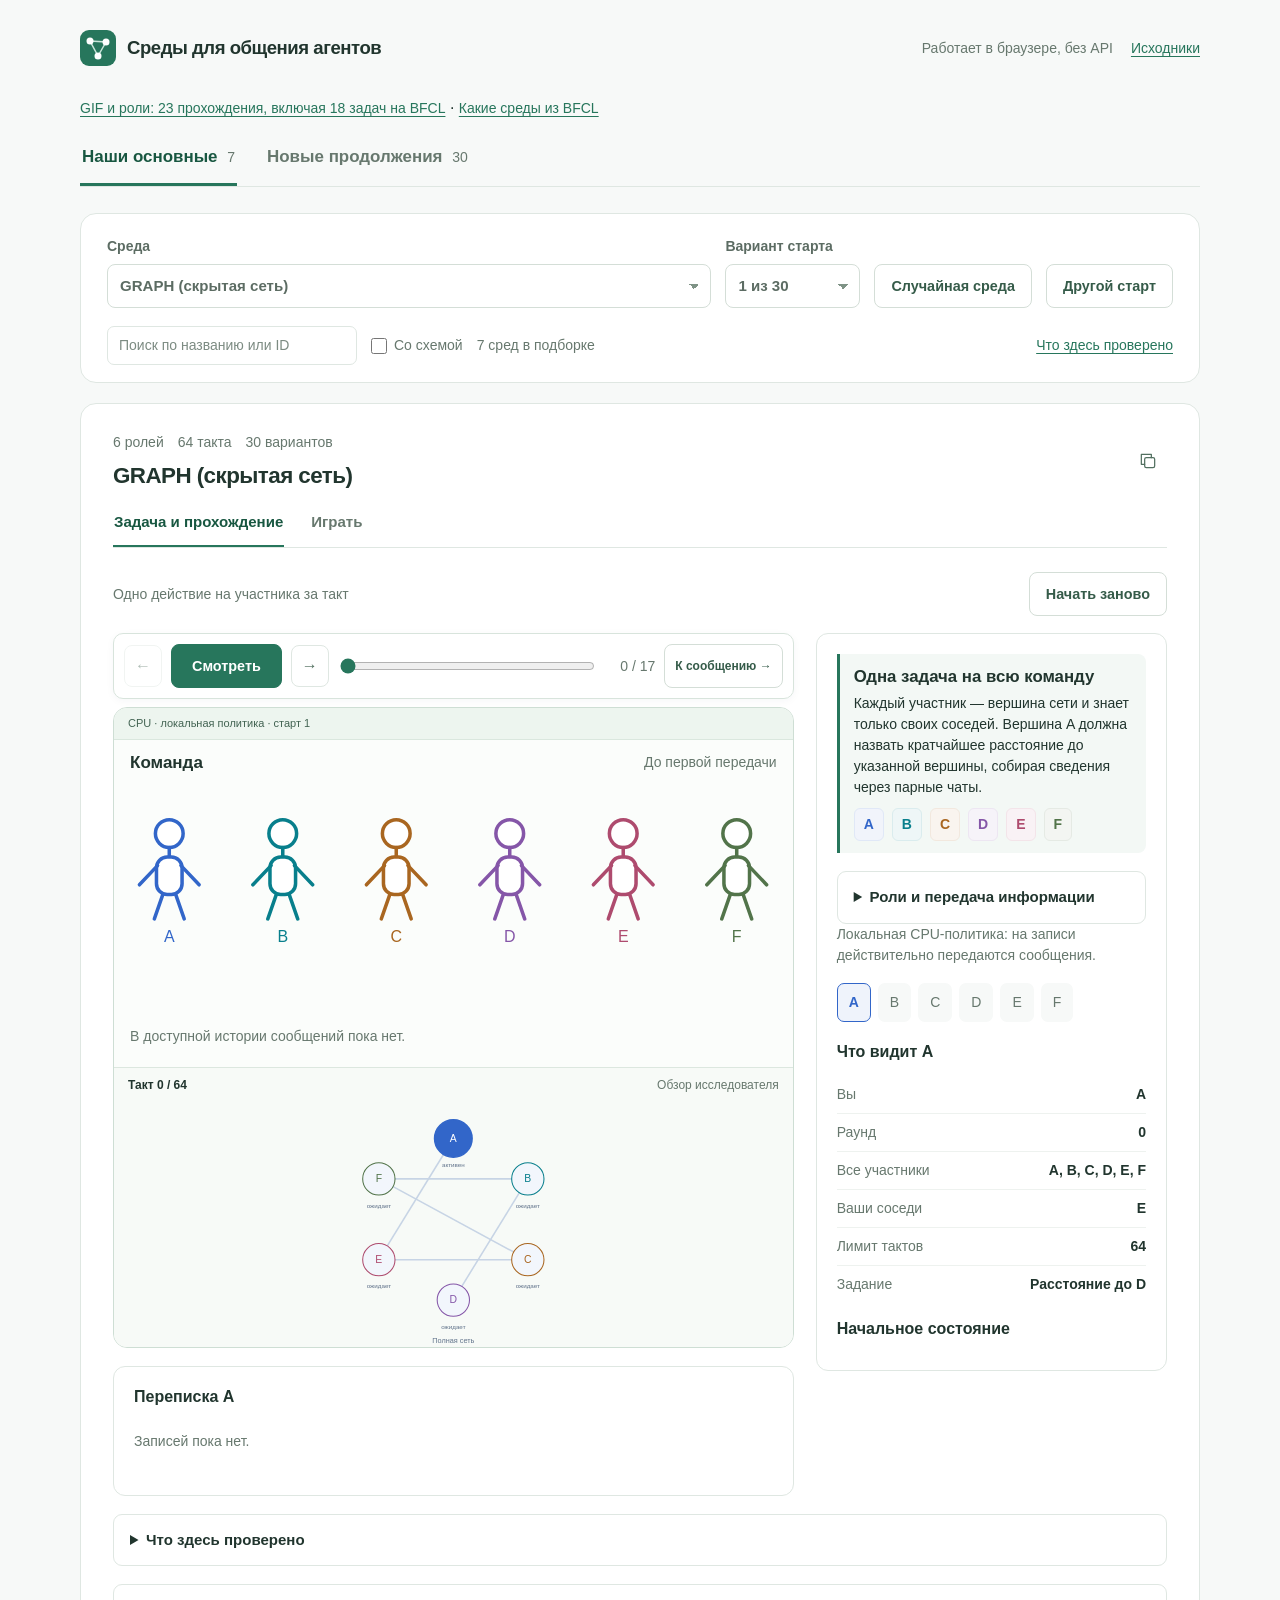
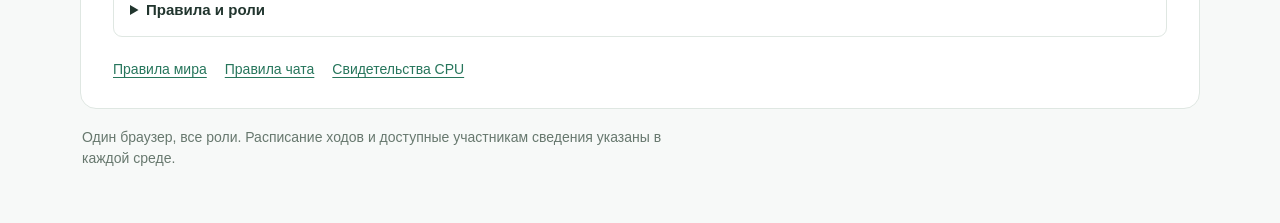
==== commit 83b297b8: "Combine task overview with replay and add two aircraft animation studies" ====
--- a/index.html
+++ b/index.html
@@ -7,7 +7,7 @@
   <meta name="description" content="37 исполняемых сред для исследования общения агентов: ручная игра, роли, сообщения и проверенные CPU-прохождения.">
   <title>Среды для общения агентов</title>
   <link rel="icon" href="data:image/svg+xml,%3Csvg xmlns='http://www.w3.org/2000/svg' viewBox='0 0 40 40'%3E%3Crect width='40' height='40' rx='10' fill='%2318314e'/%3E%3Ccircle cx='13' cy='14' r='5' fill='%237da6f4'/%3E%3Ccircle cx='28' cy='14' r='5' fill='%2370c7bf'/%3E%3Ccircle cx='20' cy='28' r='5' fill='%23e6b563'/%3E%3C/svg%3E">
-  <link rel="stylesheet" href="styles.css?v=fullchat1">
+  <link rel="stylesheet" href="styles.css?v=overview20261126">
   <script defer src="engine.js"></script>
   <script defer src="scenes.js?v=fullchat1"></script>
   <script defer src="core-scenes.js"></script>
@@ -18,8 +18,8 @@
   <script defer src="action-overlay.js?v=fullchat1"></script>
   <script defer src="communication-scene.js?v=fullchat1"></script>
   <script defer src="established-engine.js"></script>
-  <script defer src="established-ui.js?v=fullchat1"></script>
-  <script defer src="app.js?v=fullchat1"></script>
+  <script defer src="established-ui.js?v=overview20261126"></script>
+  <script defer src="app.js?v=overview20261126"></script>
 </head>
 <body>
   <a class="skip" href="#workspace">К среде</a>
--- a/styles.css
+++ b/styles.css
@@ -14,6 +14,9 @@
 .button{border-radius:8px;padding:10px 16px;font-weight:570;line-height:1.4;font-size:.9rem;display:inline-flex;align-items:center;justify-content:center;gap:8px;min-height:44px;text-decoration:none;border:1px solid #d4ded7;background:#fff;color:#355b49}.button:hover:not(:disabled),.icon-button:hover:not(:disabled){background:#f0f6f2;border-color:#acc7b6}.button.primary{background:var(--blue);border-color:var(--blue);color:#fff;padding-inline:20px}.button.primary:hover:not(:disabled){background:#185741}.button.quiet{background:#edf5f0;color:#185741;border-color:#d7e7dd}.button-row{display:flex;flex-wrap:wrap;gap:9px;margin-top:20px}.catalogue-controls>.button{white-space:nowrap}
 .select{background-color:#fff;border:1px solid #d4ded7;border-radius:8px;min-height:44px;padding:9px 34px 9px 12px;appearance:none;-webkit-appearance:none;background-image:linear-gradient(45deg,transparent 50%,#7f9386 50%),linear-gradient(135deg,#7f9386 50%,transparent 50%);background-position:right 16px center,right 11px center;background-size:5px 5px;background-repeat:no-repeat;max-width:100%;min-width:0;font-size:.94rem}
 .overview{display:grid;grid-template-columns:minmax(0,1fr) minmax(0,.9fr);gap:30px;align-items:start}.overview-copy{padding:5px 0}.overview-copy h2{margin-bottom:13px}.overview-copy p{line-height:1.65}.roles{display:flex;flex-wrap:wrap;gap:8px;margin:18px 0}.role-tag{border-radius:6px;padding:5px 9px;background:color-mix(in srgb,var(--role) 7%,white);color:var(--role);font-size:.875rem;border:1px solid color-mix(in srgb,var(--role) 15%,white);font-weight:600}
+.task-summary{display:grid;grid-template-columns:minmax(0,1.55fr) minmax(180px,.8fr);align-items:center;gap:16px;margin:0 0 14px;padding:12px 14px;border-left:3px solid #27765c;border-radius:0 8px 8px 0;background:#f3f8f5}.task-summary h2{font-size:1.05rem;margin:0 0 5px}.task-summary p{font-size:.875rem;line-height:1.5;margin:0}.task-summary .roles{justify-content:flex-start;margin:0}.task-preview{display:inline-block;margin-top:7px;font-size:.8125rem}
+.replay-panel{display:grid;align-content:start;gap:14px;min-width:0}.replay-panel>.task-summary{grid-template-columns:1fr;gap:10px;margin:0}.replay-panel>.task-summary .roles{margin:0}.replay-state .replay-notice{margin-bottom:14px}
+.established-replay-panel>.task-summary{grid-template-columns:1fr;gap:10px;margin:0}.established-replay-panel>.task-summary .roles{margin:0}
 .scene-wrap{background:#fff;border:1px solid var(--line);border-radius:12px;overflow:hidden;position:relative;min-width:0}.scene-wrap svg{display:block;width:100%;aspect-ratio:1.24;max-height:370px}.scene-caption{font-size:.875rem;color:var(--muted);padding:12px 16px;border-top:1px solid #eef2ef}.scene-ribbon{display:flex;align-items:center;justify-content:space-between;gap:10px;padding:14px 16px 0;color:var(--muted);font-size:.875rem}.scene-ribbon .round{font-weight:600;color:var(--ink)}.public-scene{padding:22px 18px}.public-scene>p{font-size:.875rem;margin:9px 0 16px}.public-scene .facts-scroll{max-height:280px}.public-scene .roles{margin-bottom:0}
 .evidence-note{margin-top:22px;padding:14px 17px;border-left:3px solid #8db5a3;background:#f2f7f4;font-size:.875rem}.evidence-note strong{display:block;margin-bottom:5px}.evidence-note p:last-child{margin:0;color:#536b5e}.details{margin-top:18px;background:#fff;border:1px solid var(--line);border-radius:9px}.details summary{padding:14px 16px;cursor:pointer;font-weight:550;font-size:.94rem}.details-body{padding:0 16px 18px;color:#3c5547;font-size:.94rem}.details-body p:last-child{margin-bottom:0}.core-passport .facts{margin:12px 0 18px}.downloads{display:flex;gap:18px;flex-wrap:wrap;margin-top:22px;font-size:.875rem}.details-body .downloads{margin-top:14px}
 .work-toolbar{display:flex;align-items:center;justify-content:space-between;gap:14px;flex-wrap:wrap;margin-bottom:17px}.mode-note,.replay-notice{font-size:.875rem;color:var(--muted)}.replay-notice{margin:0 0 17px}.play-grid{display:grid;grid-template-columns:minmax(0,1fr) minmax(0,.95fr);gap:24px;align-items:start}.panel{background:#fff;border:1px solid var(--line);border-radius:12px;padding:20px;min-width:0}.panel h3{margin-bottom:14px}.role-switcher{display:flex;flex-wrap:wrap;gap:7px;margin:0 0 20px}.role-button{background:#f7f9f8;border:1px solid transparent;border-radius:7px;padding:8px 11px;color:var(--muted);font-size:.875rem}.role-button.active{background:color-mix(in srgb,var(--role) 8%,white);border-color:var(--role);color:var(--role);font-weight:600}.section-head{display:flex;align-items:center;justify-content:space-between;gap:10px;margin:16px 0 10px}.section-head h3{margin:0}.section-head small{color:var(--muted)}
@@ -23,8 +26,8 @@
 .replay-controls{display:flex;align-items:center;gap:9px;padding:14px 16px;border:1px solid var(--line);border-top:0;border-radius:0 0 10px 10px}.replay-controls input{min-width:25px;flex:1;accent-color:var(--blue)}.step-count{white-space:nowrap;font-size:.875rem;color:var(--muted);min-width:49px;text-align:right}.action-list{display:grid;gap:12px}.recorded-action{display:flex;gap:10px;align-items:flex-start;font-size:.9rem}.recorded-action .role-dot{width:9px;height:9px;border-radius:50%;margin-top:7px;flex:none;background:var(--role)}.recorded-action strong{display:block;font-size:.875rem;color:var(--role);margin-bottom:3px}.replay-panel .details{margin-top:15px}.replay-controls+.turn-result{margin-top:16px}.rule-code{font:inherit;font-size:.875rem;white-space:pre-wrap;overflow-wrap:anywhere;background:var(--paper);padding:12px;border-radius:7px;color:#3c5547;line-height:1.6}.rule-code+.rule-code{margin-top:8px}.history-list{margin:0;padding-left:20px;font-size:.875rem;color:var(--muted)}.history-list li{margin:7px 0}.top-action-title{margin-bottom:13px}.role-function{font-size:.875rem;color:var(--muted)}
 .toast{position:fixed;bottom:22px;left:50%;transform:translateX(-50%);padding:12px 20px;background:#21352e;color:#fff;border-radius:9px;z-index:30;max-width:calc(100vw - 30px);font-size:.94rem}dialog{border:1px solid var(--line);border-radius:16px;max-width:650px;width:calc(100vw - 32px);padding:28px;color:var(--ink);line-height:1.65}dialog::backdrop{background:#21352e66}dialog h2{margin:12px 0 20px}dialog p{font-size:.94rem}.dialog-close{float:right}.noscript{padding:30px}
 @media(max-width:1000px){.catalogue-controls{grid-template-columns:minmax(0,1fr) 130px auto}.catalogue-controls>#random-start{grid-column:3}.catalogue-controls>.control-label:first-child{grid-row:span 2;align-self:start}.catalogue-controls>.control-label:nth-child(2){grid-row:span 2;align-self:start}.local-note{display:none}.catalogue-options>.text-button{margin-left:0}}
-@media(max-width:800px){.page-shell{width:calc(100% - 36px);padding-top:22px}.overview,.play-grid{grid-template-columns:1fr}.scene-wrap svg{max-height:350px}.overview-copy{padding:0}.overview{gap:22px}.catalogue{padding:20px}.catalogue-controls{grid-template-columns:minmax(0,1fr) 130px}.catalogue-controls>.control-label:first-child,.catalogue-controls>.control-label:nth-child(2){grid-row:auto}.catalogue-controls>#random-start{grid-column:auto}.catalogue-controls>.button{justify-self:start}#workspace{padding:24px}.commit-area{flex-wrap:wrap}.commit-area small{max-width:none}}
-@media(max-width:520px){.page-shell{width:calc(100% - 28px);padding-top:18px}.topbar{align-items:start;gap:12px;margin-bottom:22px}.brand{font-size:1rem;gap:9px;max-width:255px}.brand svg{width:32px;height:32px}.header-actions{padding-top:7px}.source-link{font-size:.8125rem}.collection-switch{gap:22px;margin-bottom:20px}.collection-button{font-size:.94rem;text-align:left;line-height:1.35}.collection-button span{display:none}.catalogue{padding:18px}.catalogue-controls{grid-template-columns:1fr 1fr;gap:12px}.catalogue-controls>.control-label:first-child{grid-column:1 / -1}.catalogue-controls>.control-label:nth-child(2){grid-column:1 / -1}.catalogue-controls>.button{font-size:.875rem;width:100%;padding:9px 8px;white-space:normal}.catalogue-options{gap:12px}.search{width:100%}.catalogue-options p{font-size:.8125rem}#workspace{padding:20px 16px}h1{font-size:1.22rem}.env-kicker{font-size:.8125rem;gap:10px}.env-heading{gap:12px}.tabs{gap:22px}.tab{font-size:.875rem}.panel{padding:16px}.scene-ribbon{font-size:.8125rem;padding:12px 12px 0;align-items:start}.scene-caption{padding:12px}.scene-wrap svg{max-height:320px}.work-toolbar .button-row{width:100%}.button-row>.button{flex-grow:1}.replay-controls{padding:12px 8px;gap:6px}.replay-controls .button{padding:8px 10px;min-height:38px}.replay-controls .icon-button{min-width:32px;width:32px;min-height:38px;padding:6px}.replay-controls input{width:20px}.step-count{font-size:.8125rem;min-width:42px}.fact{font-size:.875rem}.downloads{gap:12px 18px}.scene-caption,.replay-notice,.mode-note{font-size:.875rem}}
+@media(max-width:800px){.page-shell{width:calc(100% - 36px);padding-top:22px}.overview,.play-grid{grid-template-columns:1fr}.task-summary{grid-template-columns:minmax(0,1.4fr) minmax(135px,.8fr);gap:12px}.scene-wrap svg{max-height:350px}.overview-copy{padding:0}.overview{gap:22px}.catalogue{padding:20px}.catalogue-controls{grid-template-columns:minmax(0,1fr) 130px}.catalogue-controls>.control-label:first-child,.catalogue-controls>.control-label:nth-child(2){grid-row:auto}.catalogue-controls>#random-start{grid-column:auto}.catalogue-controls>.button{justify-self:start}#workspace{padding:24px}.commit-area{flex-wrap:wrap}.commit-area small{max-width:none}}
+@media(max-width:520px){.page-shell{width:calc(100% - 28px);padding-top:18px}.topbar{align-items:start;gap:12px;margin-bottom:22px}.brand{font-size:1rem;gap:9px;max-width:255px}.brand svg{width:32px;height:32px}.header-actions{padding-top:7px}.source-link{font-size:.8125rem}.collection-switch{gap:22px;margin-bottom:20px}.collection-button{font-size:.94rem;text-align:left;line-height:1.35}.collection-button span{display:none}.catalogue{padding:18px}.catalogue-controls{grid-template-columns:1fr 1fr;gap:12px}.catalogue-controls>.control-label:first-child{grid-column:1 / -1}.catalogue-controls>.control-label:nth-child(2){grid-column:1 / -1}.catalogue-controls>.button{font-size:.875rem;width:100%;padding:9px 8px;white-space:normal}.catalogue-options{gap:12px}.search{width:100%}.catalogue-options p{font-size:.8125rem}#workspace{padding:20px 16px}h1{font-size:1.22rem}.env-kicker{font-size:.8125rem;gap:10px}.env-heading{gap:12px}.tabs{gap:18px;flex-wrap:wrap}.tab{font-size:.875rem}.task-summary{grid-template-columns:1fr;gap:8px;padding:11px 12px}.task-summary .roles{gap:6px}.task-summary .role-tag{font-size:.8125rem;padding:4px 7px}.panel{padding:16px}.scene-ribbon{font-size:.8125rem;padding:12px 12px 0;align-items:start}.scene-caption{padding:12px}.scene-wrap svg{max-height:320px}.work-toolbar .button-row{width:100%}.button-row>.button{flex-grow:1}.replay-controls{padding:12px 8px;gap:6px}.replay-controls .button{padding:8px 10px;min-height:38px}.replay-controls .icon-button{min-width:32px;width:32px;min-height:38px;padding:6px}.replay-controls input{width:20px}.step-count{font-size:.8125rem;min-width:42px}.fact{font-size:.875rem}.downloads{gap:12px 18px}.scene-caption,.replay-notice,.mode-note{font-size:.875rem}}
 @media(prefers-reduced-motion:reduce){html{scroll-behavior:auto}}
 /* Mechanism animations retain the supplied role's information boundary. */
 .scene-wrap svg.mechanism-scene{aspect-ratio:640/375;max-height:none;background:#fbfdfc}
@@ -71,6 +74,7 @@
 .next-message{font-size:12px;padding:8px 10px}.team-layout>.panel{font-size:13px}
 .team-layout .comm-moving{animation-duration:1500ms}
 @media(max-width:1000px){.team-layout{grid-template-columns:minmax(0,1fr)}.team-layout>.panel{max-width:720px;width:100%;margin:auto}.team-stage{width:100%}}
+@media(max-width:1000px){.team-layout>.replay-panel,.team-layout>.established-replay-panel{display:contents}.team-layout>.replay-main,.team-layout>.established-replay-main{order:1}.replay-panel>.task-summary,.established-replay-panel>.task-summary{order:0;max-width:720px;width:100%;margin:0 auto 12px}.replay-panel>.replay-state,.established-replay-panel>.established-replay-info{order:2;max-width:720px;width:100%;margin:auto}.established-replay-panel>.established-replay-info{background:#fff;border:1px solid var(--line);border-radius:12px;padding:16px}}
 @media(max-width:520px){.team-stage .communication-scene{padding:10px}.team-stage .communication-scene svg{height:155px;max-height:155px}.team-stage .scene-wrap>svg,.team-stage .scene-wrap svg.mechanism-scene,.team-stage .e113-scene svg.e113-map{height:220px;max-height:220px}.team-stage .comm-select{font-size:11px}.team-layout .next-message{flex-basis:100%}.team-layout .replay-controls{top:4px}.team-stage .comm-preview{font-size:12px}}
 .team-context{padding:7px 14px;background:#edf5ef;color:#426352;font-size:11px;border-bottom:1px solid #dae7de}
 .team-layout .team-stage .scene-observations,.team-layout .team-stage .e113-reading-details{display:none}
